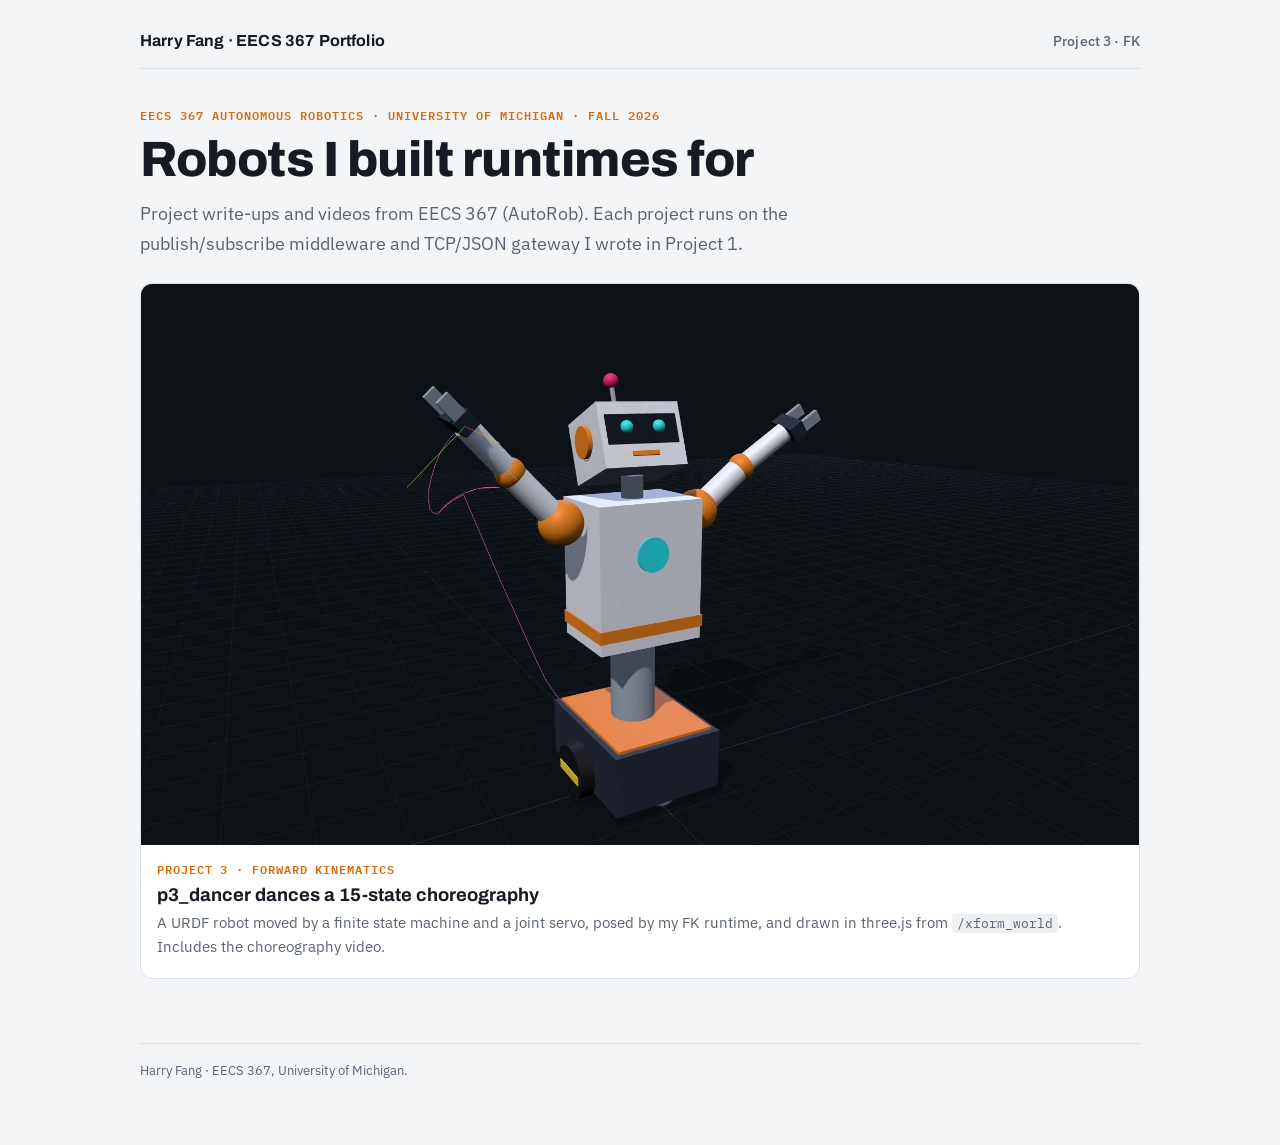
==== index.html @ 465e98ce "Add EECS 367 portfolio with Project 3 FK page and choreography video" ====
<!doctype html>
<html lang="en">
<head>
<meta charset="utf-8">
<meta name="viewport" content="width=device-width, initial-scale=1">
<title>Harry Fang · EECS 367 Portfolio</title>
<meta name="description" content="Harry Fang's project portfolio for EECS 367 Autonomous Robotics (AutoRob), University of Michigan.">
<link rel="preconnect" href="https://fonts.googleapis.com">
<link rel="preconnect" href="https://fonts.gstatic.com" crossorigin>
<link rel="stylesheet" href="https://fonts.googleapis.com/css2?family=Archivo:wght@700;800&family=IBM+Plex+Mono:wght@400;500;600&family=IBM+Plex+Sans:wght@400;500;600&display=swap">
<link rel="stylesheet" href="style.css">
</head>
<body>
<div class="page">
  <header class="site-head">
    <a href="./">Harry Fang · EECS 367 Portfolio</a>
    <nav aria-label="Projects"><a href="project3/">Project 3 · FK</a></nav>
  </header>

  <main>
    <p class="eyebrow">EECS 367 Autonomous Robotics · University of Michigan · Fall 2026</p>
    <h1>Robots I built runtimes for</h1>
    <p class="lede">Project write-ups and videos from EECS 367 (AutoRob). Each project runs on the publish/subscribe
      middleware and TCP/JSON gateway I wrote in Project 1.</p>

    <div class="cards">
      <a class="card" href="project3/">
        <img src="project3/poster.jpg" alt="The p3_dancer robot mid-dance in the three.js viewer" loading="lazy">
        <div class="body">
          <span class="tag">Project 3 · Forward Kinematics</span>
          <h3>p3_dancer dances a 15-state choreography</h3>
          <p>A URDF robot moved by a finite state machine and a joint servo, posed by my FK runtime, and drawn in three.js
            from <code>/xform_world</code>. Includes the choreography video.</p>
        </div>
      </a>
    </div>
  </main>

  <footer class="site-foot">Harry Fang · EECS 367, University of Michigan.</footer>
</div>
</body>
</html>
---- style.css ----
/* Layout: a single reading column (~70ch) with a wide media band for the video and diagrams.
   Palette taken from the p3_dancer robot: workshop navy, signal orange, eye cyan. */
:root {
  --bg: #f4f5f7;
  --surface: #ffffff;
  --ink: #161a22;
  --muted: #5b6372;
  --line: #dde1e8;
  --accent: #d96a0b;
  --accent-soft: #fbe9da;
  --cyan: #0e8fa3;
  --code-bg: #eef0f4;
  --display: "Archivo", "Helvetica Neue", Arial, sans-serif;
  --body: "IBM Plex Sans", "Helvetica Neue", Arial, sans-serif;
  --mono: "IBM Plex Mono", ui-monospace, "SF Mono", Menlo, monospace;
  color-scheme: light;
}
@media (prefers-color-scheme: dark) {
  :root:not([data-theme="light"]) {
    --bg: #0f131a; --surface: #161b24; --ink: #e6e9ef; --muted: #98a1b2; --line: #273041;
    --accent: #f59a3d; --accent-soft: #2e2116; --cyan: #4fd3e6; --code-bg: #1c2230;
    color-scheme: dark;
  }
}
:root[data-theme="dark"] {
  --bg: #0f131a; --surface: #161b24; --ink: #e6e9ef; --muted: #98a1b2; --line: #273041;
  --accent: #f59a3d; --accent-soft: #2e2116; --cyan: #4fd3e6; --code-bg: #1c2230;
  color-scheme: dark;
}

* { box-sizing: border-box; }
html { -webkit-text-size-adjust: 100%; }
body {
  margin: 0;
  background: var(--bg);
  color: var(--ink);
  font: 16px/1.65 var(--body);
}
a { color: var(--accent); text-underline-offset: 3px; }
a:focus-visible, video:focus-visible { outline: 2px solid var(--accent); outline-offset: 3px; }
img, video { max-width: 100%; display: block; }

.page { max-width: 1040px; margin: 0 auto; padding-inline: 20px; padding-block: 28px 64px; }
.col { max-width: 70ch; }

.site-head { display: flex; flex-wrap: wrap; justify-content: space-between; align-items: baseline; gap: 8px 20px;
  padding-bottom: 14px; border-bottom: 1px solid var(--line); margin-bottom: 36px; }
.site-head a { color: var(--ink); text-decoration: none; font-family: var(--display); font-weight: 700; letter-spacing: .01em; }
.site-head nav { display: flex; gap: 16px; font-size: .9rem; }
.site-head nav a { color: var(--muted); font-family: var(--body); font-weight: 500; }
.site-head nav a[aria-current="page"] { color: var(--accent); }

.eyebrow { font: 600 .78rem var(--mono); letter-spacing: .08em; text-transform: uppercase; color: var(--accent); margin: 0 0 8px; }
h1 { font: 800 clamp(2rem, 5vw, 3.1rem)/1.05 var(--display); letter-spacing: -.01em; margin: 0 0 14px; text-wrap: balance; }
h2 { font: 700 1.45rem/1.2 var(--display); margin: 52px 0 12px; text-wrap: balance; }
h3 { font: 600 1.05rem/1.3 var(--body); margin: 26px 0 6px; }
.lede { font-size: 1.12rem; color: var(--muted); margin: 0; max-width: 62ch; }
p { margin: 0 0 14px; }
code { font: .88em var(--mono); background: var(--code-bg); padding: 1px 5px; border-radius: 4px; }

.video-band { margin: 32px 0 10px; border-radius: 12px; overflow: hidden; background: #0b0e14; border: 1px solid var(--line); }
.video-band video { width: 100%; aspect-ratio: 16 / 9; height: auto; }
.caption { font-size: .86rem; color: var(--muted); margin: 0; }

.facts { display: grid; grid-template-columns: repeat(auto-fit, minmax(150px, 1fr)); gap: 1px; background: var(--line);
  border: 1px solid var(--line); border-radius: 10px; overflow: hidden; margin: 18px 0 22px; }
.facts div { background: var(--surface); padding: 12px 14px; display: grid; gap: 2px; }
.facts b { font: 600 1.35rem var(--mono); font-variant-numeric: tabular-nums; }
.facts span { font-size: .8rem; color: var(--muted); }

ul.plain { padding-left: 1.1em; margin: 0 0 14px; }
ul.plain li { margin: 4px 0; }

.table-wrap { overflow-x: auto; margin: 14px 0 18px; border: 1px solid var(--line); border-radius: 10px; background: var(--surface); }
table { border-collapse: collapse; width: 100%; min-width: 560px; font-size: .9rem; }
th, td { text-align: left; padding: 8px 12px; border-bottom: 1px solid var(--line); vertical-align: top; }
th { font: 600 .74rem var(--mono); letter-spacing: .06em; text-transform: uppercase; color: var(--muted); background: var(--code-bg); }
tr:last-child td { border-bottom: 0; }
td.n { font: .82rem var(--mono); color: var(--muted); width: 2.5em; font-variant-numeric: tabular-nums; }
td.s { font: 500 .84rem var(--mono); white-space: nowrap; }
td.h { font: .82rem var(--mono); color: var(--muted); white-space: nowrap; font-variant-numeric: tabular-nums; }
tr.loop td { color: var(--muted); font-style: italic; }

.diagram { overflow-x: auto; margin: 16px 0 20px; padding: 18px; background: var(--surface); border: 1px solid var(--line); border-radius: 10px; }
.diagram svg { display: block; min-width: 720px; width: 100%; height: auto; }
.diagram .box { fill: var(--code-bg); stroke: var(--line); }
.diagram .box.hot { fill: var(--accent-soft); stroke: var(--accent); }
.diagram .box.ext { fill: var(--surface); stroke: var(--cyan); stroke-dasharray: 4 3; }
.diagram text { fill: var(--ink); font: 12px var(--mono); }
.diagram text.small { fill: var(--muted); font-size: 11px; }
.diagram text.lbl { fill: var(--cyan); font-size: 10.5px; }
.diagram .wire { stroke: var(--muted); stroke-width: 1.4; fill: none; }
.diagram .head { fill: var(--muted); }

pre.code { font: .82rem/1.55 var(--mono); background: var(--code-bg); border: 1px solid var(--line); border-radius: 8px;
  padding: 12px 14px; overflow-x: auto; margin: 10px 0 16px; }

.cards { display: grid; grid-template-columns: repeat(auto-fit, minmax(280px, 1fr)); gap: 18px; margin-top: 24px; }
.card { display: grid; grid-template-rows: auto 1fr; background: var(--surface); border: 1px solid var(--line); border-radius: 12px;
  overflow: hidden; color: inherit; text-decoration: none; }
.card:hover { border-color: var(--accent); }
.card img { aspect-ratio: 16 / 9; object-fit: cover; width: 100%; }
.card .body { padding: 14px 16px 18px; display: grid; gap: 6px; align-content: start; }
.card .tag { font: 600 .72rem var(--mono); letter-spacing: .08em; text-transform: uppercase; color: var(--accent); }
.card h3 { margin: 0; font: 700 1.15rem var(--display); }
.card p { margin: 0; color: var(--muted); font-size: .92rem; }

.site-foot { margin-top: 64px; padding-top: 16px; border-top: 1px solid var(--line); font-size: .82rem; color: var(--muted); }

@media (max-width: 560px) {
  body { font-size: 15px; }
  .page { padding-inline: 16px; }
  h2 { margin-top: 40px; }
}
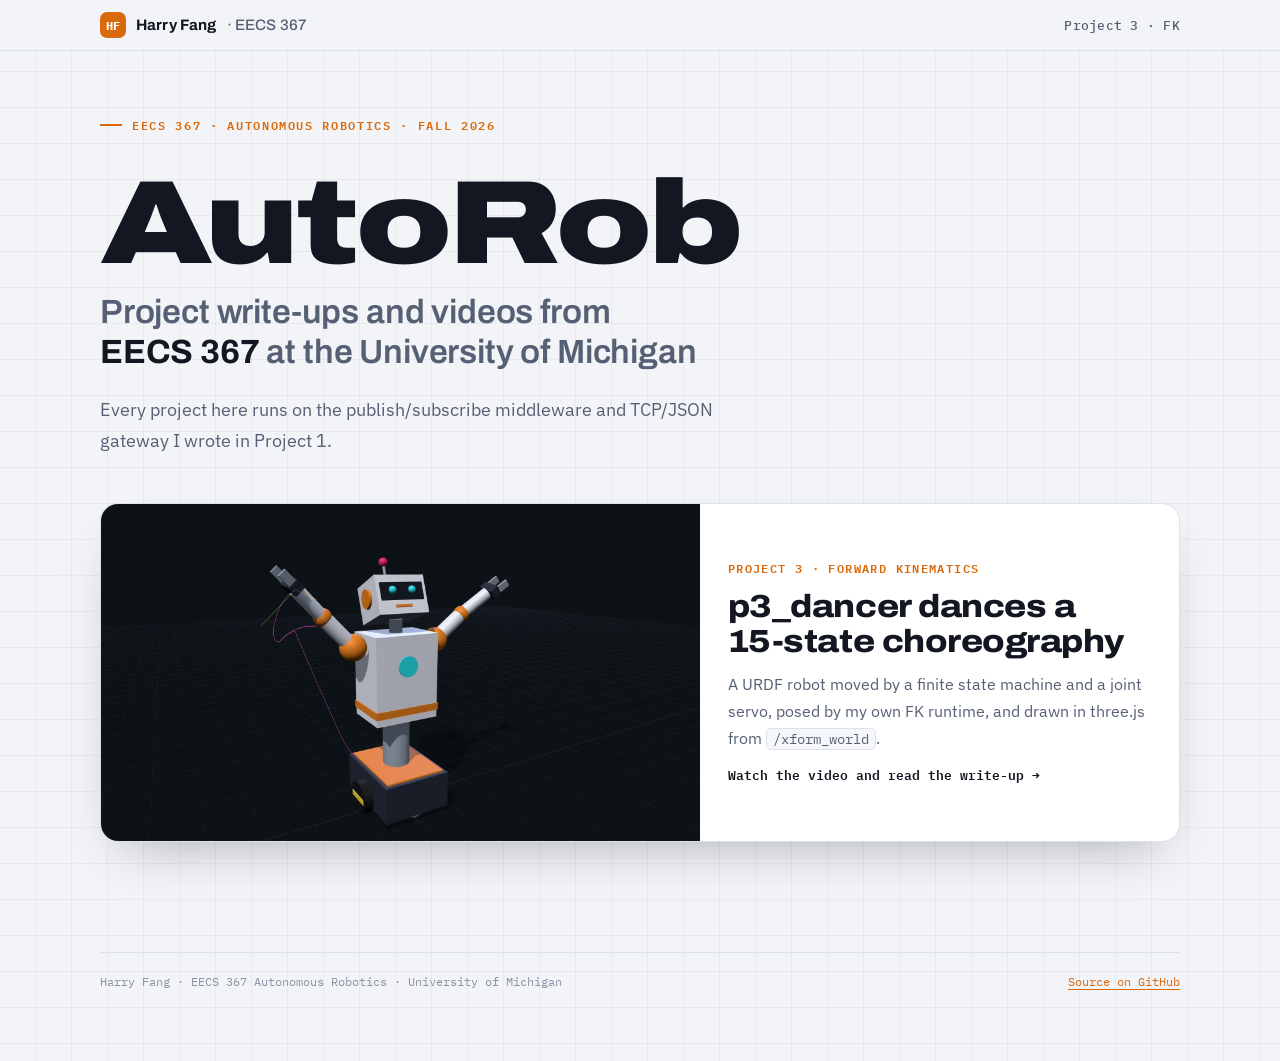
==== commit 44862663: "Redesign portfolio: blueprint theme, video monitor, filmstrip, choreography score" ====
--- a/index.html
+++ b/index.html
@@ -2,41 +2,46 @@
 <html lang="en">
 <head>
 <meta charset="utf-8">
-<meta name="viewport" content="width=device-width, initial-scale=1">
+<meta name="viewport" content="width=device-width, initial-scale=1, viewport-fit=cover">
 <title>Harry Fang · EECS 367 Portfolio</title>
 <meta name="description" content="Harry Fang's project portfolio for EECS 367 Autonomous Robotics (AutoRob), University of Michigan.">
 <link rel="preconnect" href="https://fonts.googleapis.com">
 <link rel="preconnect" href="https://fonts.gstatic.com" crossorigin>
-<link rel="stylesheet" href="https://fonts.googleapis.com/css2?family=Archivo:wght@700;800&family=IBM+Plex+Mono:wght@400;500;600&family=IBM+Plex+Sans:wght@400;500;600&display=swap">
+<link rel="stylesheet" href="https://fonts.googleapis.com/css2?family=Archivo:wdth,wght@62..125,100..900&family=IBM+Plex+Mono:wght@400;500;600&family=IBM+Plex+Sans:wght@400;500;600&display=swap">
 <link rel="stylesheet" href="style.css">
 </head>
 <body>
+<header class="topbar">
+  <div class="inner">
+    <a class="brand" href="./"><span class="mark">HF</span>Harry Fang <span class="dim">· EECS 367</span></a>
+    <nav aria-label="Projects"><a href="project3/">Project 3 · FK</a></nav>
+  </div>
+</header>
+
 <div class="page">
-  <header class="site-head">
-    <a href="./">Harry Fang · EECS 367 Portfolio</a>
-    <nav aria-label="Projects"><a href="project3/">Project 3 · FK</a></nav>
-  </header>
+  <main>
+    <div class="hero">
+      <p class="eyebrow">EECS 367 · Autonomous Robotics · Fall 2026</p>
+      <h1>AutoRob<span class="tail">Project write-ups and videos from <b>EECS 367</b> at the University of Michigan</span></h1>
+      <p class="lede">Every project here runs on the publish/subscribe middleware and TCP/JSON gateway I wrote in Project 1.</p>
+    </div>
 
-  <main>
-    <p class="eyebrow">EECS 367 Autonomous Robotics · University of Michigan · Fall 2026</p>
-    <h1>Robots I built runtimes for</h1>
-    <p class="lede">Project write-ups and videos from EECS 367 (AutoRob). Each project runs on the publish/subscribe
-      middleware and TCP/JSON gateway I wrote in Project 1.</p>
-
-    <div class="cards">
-      <a class="card" href="project3/">
-        <img src="project3/poster.jpg" alt="The p3_dancer robot mid-dance in the three.js viewer" loading="lazy">
-        <div class="body">
-          <span class="tag">Project 3 · Forward Kinematics</span>
-          <h3>p3_dancer dances a 15-state choreography</h3>
-          <p>A URDF robot moved by a finite state machine and a joint servo, posed by my FK runtime, and drawn in three.js
-            from <code>/xform_world</code>. Includes the choreography video.</p>
-        </div>
-      </a>
-    </div>
+    <a class="feature" href="project3/">
+      <div class="shot"><img src="project3/poster.jpg" alt="The p3_dancer robot mid-dance in my three.js viewer"></div>
+      <div class="body">
+        <span class="tag">Project 3 · Forward Kinematics</span>
+        <h2>p3_dancer dances a 15-state choreography</h2>
+        <p>A URDF robot moved by a finite state machine and a joint servo, posed by my own FK runtime, and drawn in three.js
+          from <code>/xform_world</code>.</p>
+        <span class="go">Watch the video and read the write-up →</span>
+      </div>
+    </a>
   </main>
 
-  <footer class="site-foot">Harry Fang · EECS 367, University of Michigan.</footer>
+  <footer class="site-foot">
+    <span>Harry Fang · EECS 367 Autonomous Robotics · University of Michigan</span>
+    <span><a href="https://github.com/HarryFang30/eecs367-portfolio">Source on GitHub</a></span>
+  </footer>
 </div>
 </body>
 </html>
--- a/style.css
+++ b/style.css
@@ -1,114 +1,210 @@
-/* Layout: a single reading column (~70ch) with a wide media band for the video and diagrams.
-   Palette taken from the p3_dancer robot: workshop navy, signal orange, eye cyan. */
+/* Layout: the page is a robotics workbench. A dark blueprint grid like the viewer's stage, an
+   orange "signal" accent from the robot's joints, cyan from its eyes, magenta from the hand trail.
+   One reading column (~68ch) inside a wide 1120px frame used by the video, the score and diagrams. */
 :root {
-  --bg: #f4f5f7;
-  --surface: #ffffff;
-  --ink: #161a22;
-  --muted: #5b6372;
-  --line: #dde1e8;
-  --accent: #d96a0b;
-  --accent-soft: #fbe9da;
-  --cyan: #0e8fa3;
-  --code-bg: #eef0f4;
+  --bg: #0b0f16;
+  --bg-2: #0f1520;
+  --surface: #141b28;
+  --surface-2: #1a2333;
+  --ink: #e9edf4;
+  --muted: #8f99ac;
+  --faint: #5d6779;
+  --line: #222c3d;
+  --grid: rgba(120, 150, 200, .07);
+  --accent: #ff8a2a;
+  --accent-ink: #1a0d02;
+  --accent-soft: rgba(255, 138, 42, .12);
+  --cyan: #4fd8ea;
+  --magenta: #ff6bcb;
+  --code-bg: #0f1520;
+  --shadow: 0 24px 60px -20px rgba(0, 0, 0, .65);
   --display: "Archivo", "Helvetica Neue", Arial, sans-serif;
   --body: "IBM Plex Sans", "Helvetica Neue", Arial, sans-serif;
   --mono: "IBM Plex Mono", ui-monospace, "SF Mono", Menlo, monospace;
-  color-scheme: light;
-}
-@media (prefers-color-scheme: dark) {
-  :root:not([data-theme="light"]) {
-    --bg: #0f131a; --surface: #161b24; --ink: #e6e9ef; --muted: #98a1b2; --line: #273041;
-    --accent: #f59a3d; --accent-soft: #2e2116; --cyan: #4fd3e6; --code-bg: #1c2230;
-    color-scheme: dark;
+  color-scheme: dark;
+}
+@media (prefers-color-scheme: light) {
+  :root:not([data-theme="dark"]) {
+    --bg: #f3f4f7; --bg-2: #eceef3; --surface: #ffffff; --surface-2: #f6f7fa; --ink: #121722; --muted: #566074;
+    --faint: #8a93a4; --line: #dde1e9; --grid: rgba(40, 60, 100, .06); --accent: #d96a0b; --accent-ink: #ffffff;
+    --accent-soft: rgba(217, 106, 11, .10); --cyan: #0a8b9d; --magenta: #c4378f; --code-bg: #f0f2f6;
+    --shadow: 0 24px 50px -24px rgba(20, 30, 50, .35); color-scheme: light;
   }
 }
-:root[data-theme="dark"] {
-  --bg: #0f131a; --surface: #161b24; --ink: #e6e9ef; --muted: #98a1b2; --line: #273041;
-  --accent: #f59a3d; --accent-soft: #2e2116; --cyan: #4fd3e6; --code-bg: #1c2230;
-  color-scheme: dark;
+:root[data-theme="light"] {
+  --bg: #f3f4f7; --bg-2: #eceef3; --surface: #ffffff; --surface-2: #f6f7fa; --ink: #121722; --muted: #566074;
+  --faint: #8a93a4; --line: #dde1e9; --grid: rgba(40, 60, 100, .06); --accent: #d96a0b; --accent-ink: #ffffff;
+  --accent-soft: rgba(217, 106, 11, .10); --cyan: #0a8b9d; --magenta: #c4378f; --code-bg: #f0f2f6;
+  --shadow: 0 24px 50px -24px rgba(20, 30, 50, .35); color-scheme: light;
 }
 
 * { box-sizing: border-box; }
-html { -webkit-text-size-adjust: 100%; }
+html { -webkit-text-size-adjust: 100%; scroll-behavior: smooth; scroll-padding-top: 72px; }
+@media (prefers-reduced-motion: reduce) { html { scroll-behavior: auto; } }
 body {
   margin: 0;
-  background: var(--bg);
   color: var(--ink);
-  font: 16px/1.65 var(--body);
-}
-a { color: var(--accent); text-underline-offset: 3px; }
-a:focus-visible, video:focus-visible { outline: 2px solid var(--accent); outline-offset: 3px; }
+  font: 16px/1.68 var(--body);
+  background-color: var(--bg);
+  background-image:
+    linear-gradient(var(--grid) 1px, transparent 1px),
+    linear-gradient(90deg, var(--grid) 1px, transparent 1px);
+  background-size: 36px 36px;
+  background-position: -1px -1px;
+}
+a { color: var(--accent); text-underline-offset: 3px; text-decoration-thickness: 1px; }
+a:hover { text-decoration-thickness: 2px; }
+:focus-visible { outline: 2px solid var(--accent); outline-offset: 3px; border-radius: 4px; }
 img, video { max-width: 100%; display: block; }
-
-.page { max-width: 1040px; margin: 0 auto; padding-inline: 20px; padding-block: 28px 64px; }
-.col { max-width: 70ch; }
-
-.site-head { display: flex; flex-wrap: wrap; justify-content: space-between; align-items: baseline; gap: 8px 20px;
-  padding-bottom: 14px; border-bottom: 1px solid var(--line); margin-bottom: 36px; }
-.site-head a { color: var(--ink); text-decoration: none; font-family: var(--display); font-weight: 700; letter-spacing: .01em; }
-.site-head nav { display: flex; gap: 16px; font-size: .9rem; }
-.site-head nav a { color: var(--muted); font-family: var(--body); font-weight: 500; }
-.site-head nav a[aria-current="page"] { color: var(--accent); }
-
-.eyebrow { font: 600 .78rem var(--mono); letter-spacing: .08em; text-transform: uppercase; color: var(--accent); margin: 0 0 8px; }
-h1 { font: 800 clamp(2rem, 5vw, 3.1rem)/1.05 var(--display); letter-spacing: -.01em; margin: 0 0 14px; text-wrap: balance; }
-h2 { font: 700 1.45rem/1.2 var(--display); margin: 52px 0 12px; text-wrap: balance; }
-h3 { font: 600 1.05rem/1.3 var(--body); margin: 26px 0 6px; }
-.lede { font-size: 1.12rem; color: var(--muted); margin: 0; max-width: 62ch; }
-p { margin: 0 0 14px; }
-code { font: .88em var(--mono); background: var(--code-bg); padding: 1px 5px; border-radius: 4px; }
-
-.video-band { margin: 32px 0 10px; border-radius: 12px; overflow: hidden; background: #0b0e14; border: 1px solid var(--line); }
-.video-band video { width: 100%; aspect-ratio: 16 / 9; height: auto; }
-.caption { font-size: .86rem; color: var(--muted); margin: 0; }
-
-.facts { display: grid; grid-template-columns: repeat(auto-fit, minmax(150px, 1fr)); gap: 1px; background: var(--line);
-  border: 1px solid var(--line); border-radius: 10px; overflow: hidden; margin: 18px 0 22px; }
-.facts div { background: var(--surface); padding: 12px 14px; display: grid; gap: 2px; }
-.facts b { font: 600 1.35rem var(--mono); font-variant-numeric: tabular-nums; }
-.facts span { font-size: .8rem; color: var(--muted); }
-
-ul.plain { padding-left: 1.1em; margin: 0 0 14px; }
-ul.plain li { margin: 4px 0; }
-
-.table-wrap { overflow-x: auto; margin: 14px 0 18px; border: 1px solid var(--line); border-radius: 10px; background: var(--surface); }
-table { border-collapse: collapse; width: 100%; min-width: 560px; font-size: .9rem; }
-th, td { text-align: left; padding: 8px 12px; border-bottom: 1px solid var(--line); vertical-align: top; }
-th { font: 600 .74rem var(--mono); letter-spacing: .06em; text-transform: uppercase; color: var(--muted); background: var(--code-bg); }
-tr:last-child td { border-bottom: 0; }
-td.n { font: .82rem var(--mono); color: var(--muted); width: 2.5em; font-variant-numeric: tabular-nums; }
-td.s { font: 500 .84rem var(--mono); white-space: nowrap; }
-td.h { font: .82rem var(--mono); color: var(--muted); white-space: nowrap; font-variant-numeric: tabular-nums; }
-tr.loop td { color: var(--muted); font-style: italic; }
-
-.diagram { overflow-x: auto; margin: 16px 0 20px; padding: 18px; background: var(--surface); border: 1px solid var(--line); border-radius: 10px; }
-.diagram svg { display: block; min-width: 720px; width: 100%; height: auto; }
-.diagram .box { fill: var(--code-bg); stroke: var(--line); }
+code { font: .86em var(--mono); background: var(--surface-2); border: 1px solid var(--line); padding: 1px 6px; border-radius: 5px; }
+::selection { background: var(--accent); color: var(--accent-ink); }
+
+/* ---------- top bar ---------- */
+.topbar {
+  position: sticky; top: env(safe-area-inset-top, 0px); z-index: 10;
+  background: color-mix(in srgb, var(--bg) 82%, transparent);
+  backdrop-filter: blur(10px); -webkit-backdrop-filter: blur(10px);
+  border-bottom: 1px solid var(--line);
+}
+.topbar .inner { max-width: 1120px; margin: 0 auto; padding-inline: 20px; padding-block: 12px; display: flex; align-items: center; justify-content: space-between; gap: 10px 22px; flex-wrap: wrap; }
+.brand { display: inline-flex; align-items: center; gap: 10px; color: var(--ink); text-decoration: none; font: 700 .95rem var(--display); letter-spacing: .01em; }
+.brand .mark { width: 26px; height: 26px; border-radius: 7px; background: var(--accent); color: var(--accent-ink); display: grid; place-items: center; font: 700 .72rem var(--mono); letter-spacing: -.02em; }
+.brand span.dim { color: var(--muted); font-weight: 500; }
+.topbar nav { display: flex; flex-wrap: wrap; gap: 4px 18px; font: 500 .8rem var(--mono); letter-spacing: .02em; }
+.topbar nav a { color: var(--muted); text-decoration: none; }
+.topbar nav a:hover, .topbar nav a[aria-current="page"] { color: var(--ink); }
+
+/* ---------- page frame ---------- */
+.page { max-width: 1120px; margin: 0 auto; padding-inline: 20px; padding-block: 0 72px; }
+.col { max-width: 68ch; }
+section { margin-top: 96px; }
+
+.eyebrow { display: inline-flex; align-items: center; gap: 10px; font: 600 .74rem var(--mono); letter-spacing: .14em; text-transform: uppercase; color: var(--accent); margin: 0 0 14px; }
+.eyebrow::before { content: ""; width: 22px; height: 2px; background: currentColor; }
+h1, h2 { font-family: var(--display); text-wrap: balance; margin: 0; }
+h2 { font-weight: 800; font-size: clamp(1.7rem, 3.6vw, 2.4rem); line-height: 1.08; letter-spacing: -.015em; margin-bottom: 18px; font-stretch: 112%; }
+h3 { font: 600 1.02rem/1.35 var(--body); margin: 0 0 6px; }
+p { margin: 0 0 16px; }
+.muted { color: var(--muted); }
+
+/* ---------- hero ---------- */
+.hero { padding-top: 64px; display: grid; gap: 22px; }
+.hero h1 { font-weight: 900; font-stretch: 125%; font-size: clamp(3rem, 11vw, 7.4rem); line-height: .9; letter-spacing: -.03em; }
+.hero h1 .tail { display: block; font-weight: 600; font-stretch: 100%; font-size: clamp(1.35rem, 3.4vw, 2.1rem); letter-spacing: -.005em; line-height: 1.2; color: var(--muted); margin-top: 14px; }
+.hero h1 .tail b { color: var(--ink); font-weight: 700; }
+.hero .lede { font-size: 1.14rem; color: var(--muted); max-width: 60ch; margin: 0; }
+.hero .lede code { color: var(--ink); }
+.chips { display: flex; flex-wrap: wrap; gap: 8px; list-style: none; padding: 0; margin: 4px 0 0; }
+.chips li { font: 500 .78rem var(--mono); color: var(--ink); border: 1px solid var(--line); background: var(--surface); padding: 5px 11px; border-radius: 999px; }
+.chips li b { color: var(--accent); font-weight: 600; }
+
+/* ---------- monitor ---------- */
+.monitor { margin-top: 40px; border-radius: 16px; overflow: hidden; background: #070a0f; border: 1px solid var(--line); box-shadow: var(--shadow), 0 0 0 1px rgba(255, 138, 42, .06); }
+.monitor .bar { display: flex; flex-wrap: wrap; justify-content: space-between; gap: 6px 18px; padding: 10px 16px; font: 500 .74rem var(--mono); color: #8f99ac; background: #0e131c; border-bottom: 1px solid #1d2533; letter-spacing: .02em; }
+.monitor .bar .live { color: #e9edf4; display: inline-flex; align-items: center; gap: 8px; }
+.monitor .bar .live::before { content: ""; width: 8px; height: 8px; border-radius: 50%; background: #ff8a2a; box-shadow: 0 0 0 3px rgba(255, 138, 42, .25); }
+.monitor .bar .topic { color: #4fd8ea; }
+.monitor video { width: 100%; aspect-ratio: 16 / 9; height: auto; background: #070a0f; }
+.caption { font-size: .86rem; color: var(--muted); margin: 12px 2px 0; }
+
+/* ---------- filmstrip ---------- */
+.strip { margin-top: 26px; display: grid; grid-auto-flow: column; grid-auto-columns: minmax(118px, 1fr); gap: 10px; overflow-x: auto; padding-bottom: 6px; scrollbar-width: thin; }
+.strip figure { margin: 0; display: grid; gap: 6px; }
+.strip img { width: 100%; aspect-ratio: 11 / 10; object-fit: cover; border-radius: 10px; border: 1px solid var(--line); background: #070a0f; }
+.strip figcaption { font: .72rem var(--mono); color: var(--faint); font-variant-numeric: tabular-nums; }
+
+/* ---------- robot ---------- */
+.split { display: grid; grid-template-columns: minmax(0, 1.1fr) minmax(0, 1fr); gap: 40px; align-items: start; }
+@media (max-width: 880px) { .split { grid-template-columns: minmax(0, 1fr); gap: 26px; } }
+.readouts { display: grid; grid-template-columns: repeat(auto-fit, minmax(140px, 1fr)); gap: 1px; background: var(--line); border: 1px solid var(--line); border-radius: 14px; overflow: hidden; margin: 28px 0; }
+.readouts div { background: var(--surface); padding: 16px 18px; display: grid; gap: 4px; }
+.readouts b { font: 600 1.7rem/1 var(--mono); font-variant-numeric: tabular-nums; letter-spacing: -.02em; }
+.readouts b small { font-size: .55em; color: var(--muted); font-weight: 500; letter-spacing: 0; }
+.readouts span { font: .72rem var(--mono); letter-spacing: .08em; text-transform: uppercase; color: var(--muted); }
+.gotchas { list-style: none; padding: 0; margin: 0; display: grid; gap: 10px; }
+.gotchas li { padding: 12px 14px 12px 16px; background: var(--surface); border: 1px solid var(--line); border-radius: 12px; font-size: .94rem; }
+.gotchas li strong { display: block; font: 600 .76rem var(--mono); letter-spacing: .06em; text-transform: uppercase; color: var(--cyan); margin-bottom: 2px; }
+
+.tree { margin: 0; padding: 18px 20px; background: var(--code-bg); border: 1px solid var(--line); border-radius: 14px; font: .78rem/1.75 var(--mono); color: var(--muted); overflow-x: auto; white-space: pre; }
+.tree .l { color: var(--ink); }
+.tree .t { font-size: .68rem; padding: 0 5px; border-radius: 4px; margin-left: 4px; }
+.tree .rev { color: var(--accent); background: var(--accent-soft); }
+.tree .pri { color: var(--cyan); background: color-mix(in srgb, var(--cyan) 14%, transparent); }
+.tree .con { color: var(--magenta); background: color-mix(in srgb, var(--magenta) 14%, transparent); }
+.tree-head { display: flex; justify-content: space-between; align-items: baseline; gap: 10px; margin-bottom: 8px; font: .74rem var(--mono); color: var(--muted); }
+.legend { display: flex; flex-wrap: wrap; gap: 10px; }
+.legend span::before { content: "■ "; }
+.legend .rev { color: var(--accent); } .legend .pri { color: var(--cyan); } .legend .con { color: var(--magenta); }
+
+/* ---------- choreography score ---------- */
+.score { list-style: none; padding: 0; margin: 30px 0 0; display: grid; grid-template-columns: repeat(auto-fill, minmax(196px, 1fr)); gap: 12px; counter-reset: st; }
+.score li { position: relative; background: var(--surface); border: 1px solid var(--line); border-radius: 14px; padding: 14px 15px 15px; display: grid; gap: 6px; align-content: start; transition: border-color .15s, transform .15s; }
+.score li:hover { border-color: var(--accent); transform: translateY(-2px); }
+@media (prefers-reduced-motion: reduce) { .score li { transition: none; } .score li:hover { transform: none; } }
+.score .top { display: flex; justify-content: space-between; align-items: center; gap: 8px; }
+.score .num { font: 600 .74rem var(--mono); color: var(--faint); font-variant-numeric: tabular-nums; }
+.score .hold { font: 500 .68rem var(--mono); color: var(--accent); background: var(--accent-soft); padding: 1px 7px; border-radius: 999px; }
+.score .name { font: 600 .92rem var(--mono); color: var(--ink); }
+.score p { margin: 0; font-size: .86rem; line-height: 1.5; color: var(--muted); }
+.score .phase { font: 500 .66rem var(--mono); letter-spacing: .1em; text-transform: uppercase; color: var(--cyan); }
+.score li.loop { background: transparent; border-style: dashed; place-content: center; text-align: center; }
+.score li.loop .name { color: var(--accent); }
+
+.rule { display: grid; grid-template-columns: repeat(auto-fit, minmax(220px, 1fr)); gap: 12px; margin-top: 26px; }
+.rule div { border-left: 2px solid var(--accent); padding: 4px 0 4px 14px; }
+.rule b { display: block; font: 600 .74rem var(--mono); letter-spacing: .08em; text-transform: uppercase; color: var(--ink); margin-bottom: 2px; }
+.rule span { font-size: .9rem; color: var(--muted); }
+
+/* ---------- diagram ---------- */
+.diagram { overflow-x: auto; margin: 26px 0 22px; padding: 22px; background: var(--surface); border: 1px solid var(--line); border-radius: 16px; }
+.diagram svg { display: block; min-width: 760px; width: 100%; height: auto; }
+.diagram .box { fill: var(--surface-2); stroke: var(--line); }
 .diagram .box.hot { fill: var(--accent-soft); stroke: var(--accent); }
-.diagram .box.ext { fill: var(--surface); stroke: var(--cyan); stroke-dasharray: 4 3; }
+.diagram .box.ext { fill: none; stroke: var(--cyan); stroke-dasharray: 5 4; }
+.diagram .frame { fill: none; stroke: var(--line); stroke-dasharray: 6 5; }
 .diagram text { fill: var(--ink); font: 12px var(--mono); }
 .diagram text.small { fill: var(--muted); font-size: 11px; }
 .diagram text.lbl { fill: var(--cyan); font-size: 10.5px; }
-.diagram .wire { stroke: var(--muted); stroke-width: 1.4; fill: none; }
-.diagram .head { fill: var(--muted); }
-
-pre.code { font: .82rem/1.55 var(--mono); background: var(--code-bg); border: 1px solid var(--line); border-radius: 8px;
-  padding: 12px 14px; overflow-x: auto; margin: 10px 0 16px; }
-
-.cards { display: grid; grid-template-columns: repeat(auto-fit, minmax(280px, 1fr)); gap: 18px; margin-top: 24px; }
-.card { display: grid; grid-template-rows: auto 1fr; background: var(--surface); border: 1px solid var(--line); border-radius: 12px;
-  overflow: hidden; color: inherit; text-decoration: none; }
-.card:hover { border-color: var(--accent); }
-.card img { aspect-ratio: 16 / 9; object-fit: cover; width: 100%; }
-.card .body { padding: 14px 16px 18px; display: grid; gap: 6px; align-content: start; }
-.card .tag { font: 600 .72rem var(--mono); letter-spacing: .08em; text-transform: uppercase; color: var(--accent); }
-.card h3 { margin: 0; font: 700 1.15rem var(--display); }
-.card p { margin: 0; color: var(--muted); font-size: .92rem; }
-
-.site-foot { margin-top: 64px; padding-top: 16px; border-top: 1px solid var(--line); font-size: .82rem; color: var(--muted); }
+.diagram .wire { stroke: var(--faint); stroke-width: 1.4; fill: none; }
+.diagram .wire.flow { stroke: var(--accent); }
+.diagram .head { fill: var(--faint); }
+.diagram .head.flow { fill: var(--accent); }
+
+.nodes { display: grid; grid-template-columns: repeat(auto-fit, minmax(240px, 1fr)); gap: 12px; }
+.nodes div { background: var(--surface); border: 1px solid var(--line); border-radius: 14px; padding: 16px; }
+.nodes h3 { font: 600 .84rem var(--mono); color: var(--accent); margin-bottom: 6px; }
+.nodes p { margin: 0; font-size: .9rem; color: var(--muted); line-height: 1.55; }
+.nodes p code { color: var(--ink); }
+.callout { margin: 22px 0 0; padding: 16px 18px; border-radius: 14px; background: var(--accent-soft); border: 1px solid color-mix(in srgb, var(--accent) 40%, transparent); font-size: .95rem; }
+
+/* ---------- viewer ---------- */
+pre.code { margin: 18px 0 20px; padding: 16px 18px; background: #070a0f; color: #e9edf4; border: 1px solid var(--line); border-radius: 14px; font: .86rem/1.7 var(--mono); overflow-x: auto; }
+pre.code .c { color: #6f7a8f; } pre.code .k { color: #ff8a2a; } pre.code .f { color: #4fd8ea; }
+.steps { list-style: none; padding: 0; margin: 18px 0 0; display: grid; gap: 10px; counter-reset: s; }
+.steps li { counter-increment: s; display: grid; grid-template-columns: 34px minmax(0, 1fr); gap: 12px; align-items: start; }
+.steps li::before { content: counter(s); width: 28px; height: 28px; border-radius: 8px; display: grid; place-items: center; font: 600 .8rem var(--mono); color: var(--accent-ink); background: var(--accent); }
+.steps li code { white-space: nowrap; }
+
+/* ---------- home cards ---------- */
+.feature { margin-top: 48px; display: grid; grid-template-columns: minmax(0, 1.25fr) minmax(0, 1fr); background: var(--surface); border: 1px solid var(--line); border-radius: 18px; overflow: hidden; color: inherit; text-decoration: none; box-shadow: var(--shadow); transition: border-color .15s; }
+.feature:hover { border-color: var(--accent); }
+@media (max-width: 820px) { .feature { grid-template-columns: minmax(0, 1fr); } }
+.feature .shot { background: #070a0f; min-height: 240px; }
+.feature .shot img { width: 100%; height: 100%; object-fit: cover; }
+.feature .body { padding: 26px 28px 28px; display: grid; gap: 12px; align-content: center; }
+.feature .tag { font: 600 .72rem var(--mono); letter-spacing: .12em; text-transform: uppercase; color: var(--accent); }
+.feature h2 { font-size: clamp(1.5rem, 3vw, 2rem); margin: 0; }
+.feature p { margin: 0; color: var(--muted); }
+.feature .go { font: 600 .84rem var(--mono); color: var(--ink); }
+.feature:hover .go { color: var(--accent); }
+
+.site-foot { margin-top: 110px; padding-top: 20px; border-top: 1px solid var(--line); display: flex; flex-wrap: wrap; justify-content: space-between; gap: 8px 20px; font: .78rem var(--mono); color: var(--faint); }
 
 @media (max-width: 560px) {
-  body { font-size: 15px; }
-  .page { padding-inline: 16px; }
-  h2 { margin-top: 40px; }
-}
+  body { font-size: 15px; background-size: 28px 28px; }
+  .page, .topbar .inner { padding-inline: 16px; }
+  .topbar nav { display: none; }
+  section { margin-top: 72px; }
+  .hero { padding-top: 44px; }
+  .monitor { border-radius: 12px; }
+}
